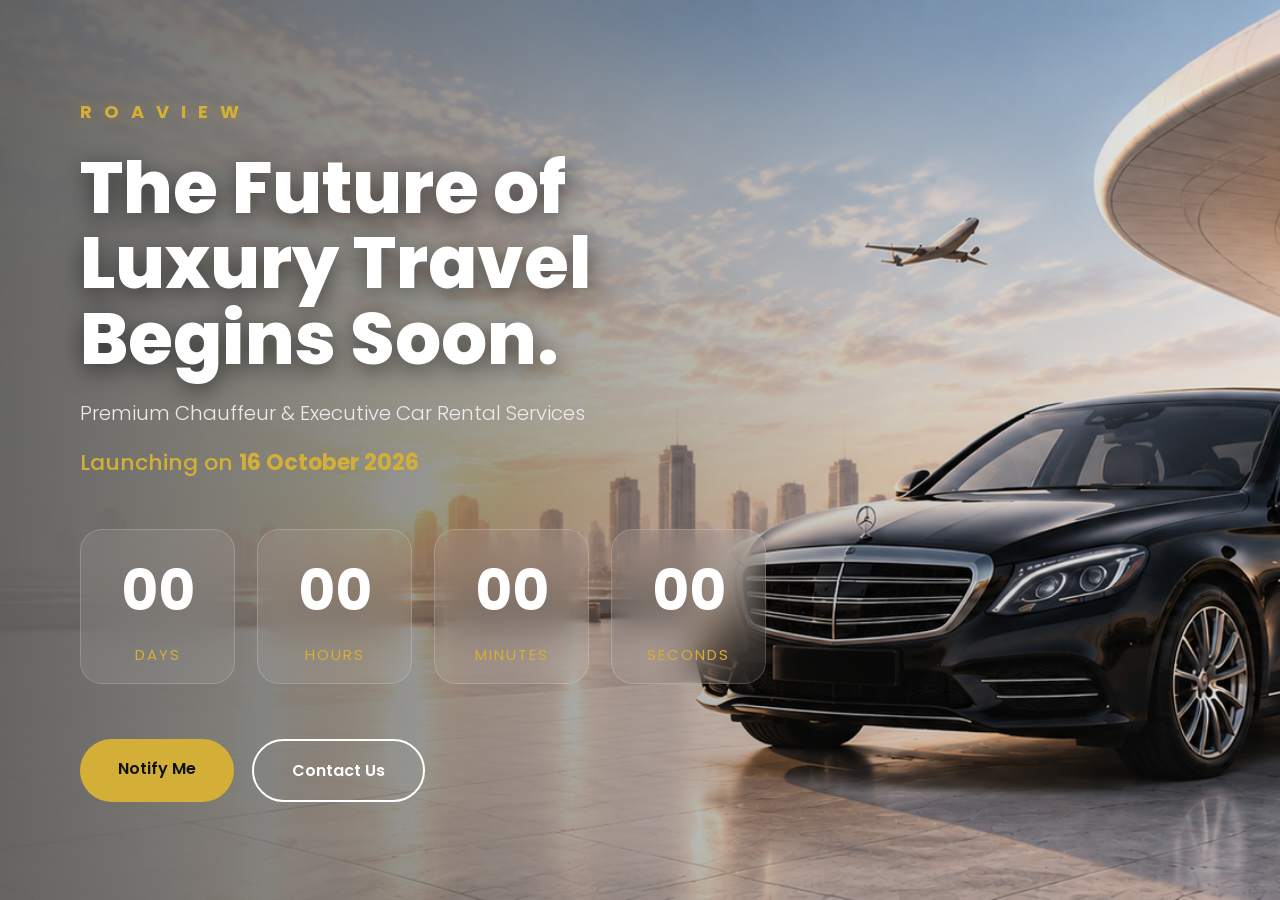
==== index.html @ e5e4abca "Rename intex.html to index.html" ====
<!DOCTYPE html>
<html lang="en">

<head>

    <meta charset="UTF-8">
    <meta name="viewport" content="width=device-width, initial-scale=1.0">

    <title>ROAVIEW | Coming Soon</title>

    <link rel="preconnect" href="https://fonts.googleapis.com">
    <link rel="preconnect" href="https://fonts.gstatic.com" crossorigin>

    <link href="https://fonts.googleapis.com/css2?family=Poppins:wght@300;400;500;600;700;800&display=swap"
        rel="stylesheet">

    <link rel="stylesheet" href="style.css">
    
    <link rel="icon" type="image/x-icon" href="favicon.ico">

</head>

<body>

    <div class="overlay"></div>

    <section class="hero">

        <div class="content">

            <p class="logo">
                ROAVIEW
            </p>

            <h1>
                The Future of <br>
                Luxury Travel Begins Soon.
            </h1>

            <p class="subtitle">
                Premium Chauffeur & Executive Car Rental Services
            </p>

            <p class="launch">
                Launching on
                <span>16 October 2026</span>
            </p>

            <div class="countdown">

                <div class="box">
                    <h2 id="days">00</h2>
                    <span>Days</span>
                </div>

                <div class="box">
                    <h2 id="hours">00</h2>
                    <span>Hours</span>
                </div>

                <div class="box">
                    <h2 id="minutes">00</h2>
                    <span>Minutes</span>
                </div>

                <div class="box">
                    <h2 id="seconds">00</h2>
                    <span>Seconds</span>
                </div>

            </div>

            <div class="buttons">

                <a href="#" class="btn primary">
                    Notify Me
                </a>

                <a href="#" class="btn secondary">
                    Contact Us
                </a>

            </div>

        </div>

    </section>

    <script src="script.js"></script>

</body>

</html>
---- style.css ----
*{
    margin:0;
    padding:0;
    box-sizing:border-box;
    font-family:'Poppins',sans-serif;
}

html,body{
    width:100%;
    height:100%;
}

body{

    background:url("hero.png") center center/cover no-repeat;
    min-height:100vh;
    display:flex;
    align-items:center;
    justify-content:flex-start;
    overflow:hidden;
    position:relative;

    animation:zoom 18s ease-in-out infinite alternate;

}

/* ---------- Overlay ---------- */

.overlay{

    position:absolute;
    inset:0;

    background:
    linear-gradient(
        90deg,
        rgba(0,0,0,.60) 0%,
        rgba(0,0,0,.40) 35%,
        rgba(0,0,0,.18) 70%,
        rgba(0,0,0,.08) 100%
    );

}

/* ---------- Hero ---------- */

.hero{

    width:100%;
    padding:80px;
    position:relative;
    z-index:5;

}

.content{

    max-width:720px;

    animation:fadeUp 1.2s ease;

}

/* ---------- Logo ---------- */

.logo{

    color:#D4AF37;

    font-size:18px;

    letter-spacing:12px;

    margin-bottom:25px;

    font-weight:700;

    text-shadow:0 0 15px rgba(212,175,55,.4);

}

/* ---------- Heading ---------- */

h1{

    font-size:72px;

    color:white;

    line-height:1.05;

    font-weight:800;

    margin-bottom:22px;

    text-shadow:0 6px 25px rgba(0,0,0,.55);

}

/* ---------- Subtitle ---------- */

.subtitle{

    color:#ececec;

    font-size:20px;

    margin-bottom:18px;

    font-weight:300;

}

/* ---------- Launch ---------- */

.launch{

    color:#D4AF37;

    font-size:22px;

    margin-bottom:50px;

    font-weight:500;

}

.launch span{

    font-weight:700;

}

/* ---------- Countdown ---------- */

.countdown{

    display:flex;

    gap:22px;

    margin-bottom:55px;

    flex-wrap:wrap;

}

.box{

    width:155px;

    height:155px;

    border-radius:22px;

    backdrop-filter:blur(18px);

    background:rgba(255,255,255,.08);

    border:1px solid rgba(255,255,255,.18);

    display:flex;

    flex-direction:column;

    justify-content:center;

    align-items:center;

    transition:.35s;

}

.box:hover{

    transform:translateY(-10px);

    border-color:#D4AF37;

    box-shadow:
    0 15px 35px rgba(0,0,0,.35),
    0 0 30px rgba(212,175,55,.35);

}

.box h2{

    color:white;

    font-size:56px;

    margin-bottom:10px;

}

.box span{

    color:#D4AF37;

    font-size:15px;

    letter-spacing:2px;

    text-transform:uppercase;

}

/* ---------- Buttons ---------- */

.buttons{

    display:flex;

    gap:18px;

    flex-wrap:wrap;

}

.btn{

    text-decoration:none;

    padding:17px 38px;

    border-radius:60px;

    transition:.35s;

    font-weight:600;

    font-size:16px;

}

.primary{

    background:#D4AF37;

    color:#111;

}

.primary:hover{

    transform:translateY(-4px);

    box-shadow:0 12px 35px rgba(212,175,55,.55);

}

.secondary{

    border:2px solid white;

    color:white;

}

.secondary:hover{

    background:white;

    color:#111;

}

/* ---------- Animations ---------- */

@keyframes fadeUp{

    from{

        opacity:0;

        transform:translateY(60px);

    }

    to{

        opacity:1;

        transform:translateY(0);

    }

}

@keyframes zoom{

    from{

        background-size:100%;

    }

    to{

        background-size:108%;

    }

}

/* ---------- Responsive ---------- */

@media(max-width:991px){

.hero{

padding:50px 35px;

}

h1{

font-size:52px;

}

.box{

width:120px;
height:120px;

}

.box h2{

font-size:42px;

}

.subtitle{

font-size:18px;

}

}

@media(max-width:600px){

.hero{

padding:30px 20px;

}

h1{

font-size:38px;

}

.logo{

letter-spacing:8px;

font-size:15px;

}

.subtitle{

font-size:16px;

}

.launch{

font-size:18px;

}

.countdown{

justify-content:center;

}

.box{

width:95px;

height:95px;

}

.box h2{

font-size:30px;

}

.box span{

font-size:11px;

}

.buttons{

justify-content:center;

}

.btn{

width:100%;

text-align:center;

}

}
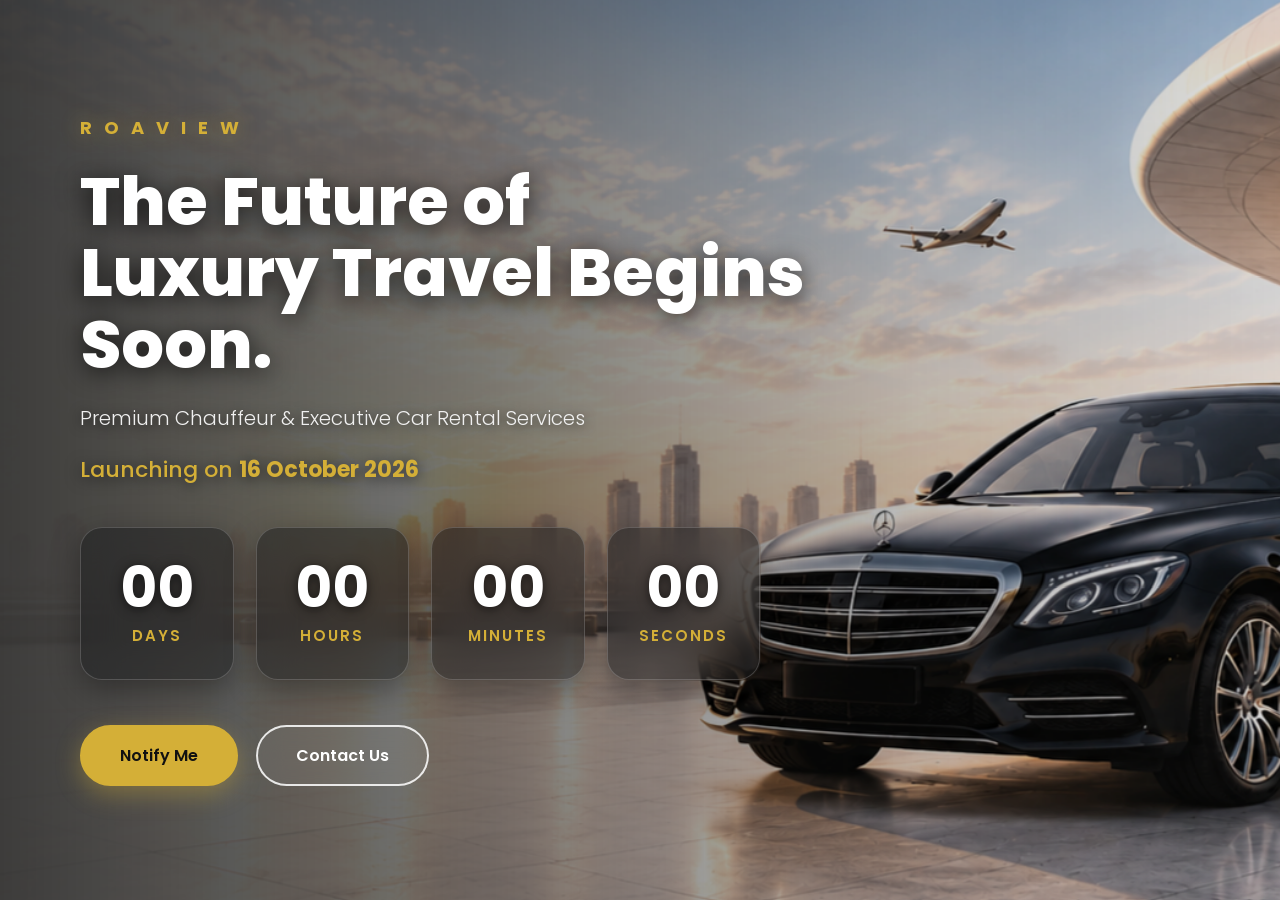
==== commit 444fb431: "feat: add mobile and tablet hero images with responsive layout improvements and interactive button e" ====
--- a/index.html
+++ b/index.html
@@ -14,14 +14,63 @@
     <link href="https://fonts.googleapis.com/css2?family=Poppins:wght@300;400;500;600;700;800&display=swap"
         rel="stylesheet">
 
-    <link rel="stylesheet" href="style.css">
-    
+    <link rel="stylesheet" href="style.css?v=2">
+
     <link rel="icon" type="image/x-icon" href="favicon.ico">
 
 </head>
 
+<!-- Microsoft Clarity -->
+<script type="text/javascript">
+(function(c,l,a,r,i,t,y){
+    c[a]=c[a]||function(){(c[a].q=c[a].q||[]).push(arguments)};
+    t=l.createElement(r);t.async=1;t.src="https://www.clarity.ms/tag/"+i;
+    y=l.getElementsByTagName(r)[0];y.parentNode.insertBefore(t,y);
+})(window, document, "clarity", "script", "yeq9ti5ifq");
+</script>
+
+<!-- Meta Pixel Code -->
+<script>
+!function(f,b,e,v,n,t,s)
+{if(f.fbq)return;n=f.fbq=function(){n.callMethod?
+n.callMethod.apply(n,arguments):n.queue.push(arguments)};
+if(!f._fbq)f._fbq=n;
+n.push=n;
+n.loaded=!0;
+n.version='2.0';
+n.queue=[];
+t=b.createElement(e);
+t.async=!0;
+t.src=v;
+s=b.getElementsByTagName(e)[0];
+s.parentNode.insertBefore(t,s);
+}(window, document,'script',
+'https://connect.facebook.net/en_US/fbevents.js');
+
+fbq('init', '867328089682205');
+fbq('track', 'PageView');
+</script>
+
+<noscript>
+<img height="1" width="1" style="display:none"
+src="https://www.facebook.com/tr?id=867328089682205&ev=PageView&noscript=1"/>
+</noscript>
+<!-- End Meta Pixel Code -->
+
+<!-- Google tag (gtag.js) -->
+<script async src="https://www.googletagmanager.com/gtag/js?id=G-XV2F5WVXBW"></script>
+<script>
+  window.dataLayer = window.dataLayer || [];
+  function gtag(){dataLayer.push(arguments);}
+  gtag('js', new Date());
+
+  gtag('config', 'G-XV2F5WVXBW');
+</script>
+
+
 <body>
 
+    <div class="bg-image"></div>
     <div class="overlay"></div>
 
     <section class="hero">
@@ -33,7 +82,7 @@
             </p>
 
             <h1>
-                The Future of <br>
+                The Future of <br class="desktop-br">
                 Luxury Travel Begins Soon.
             </h1>
 
@@ -72,11 +121,11 @@
 
             <div class="buttons">
 
-                <a href="#" class="btn primary">
+                <a href="sms:+919335039718" class="btn primary">
                     Notify Me
                 </a>
 
-                <a href="#" class="btn secondary">
+                <a href="callto:+919335039718" class="btn secondary">
                     Contact Us
                 </a>
 
@@ -90,4 +139,4 @@
 
 </body>
 
-</html>
+</html>
--- a/style.css
+++ b/style.css
@@ -1,417 +1,465 @@
-*{
-    margin:0;
-    padding:0;
-    box-sizing:border-box;
-    font-family:'Poppins',sans-serif;
-}
-
-html,body{
-    width:100%;
-    height:100%;
-}
-
-body{
-
-    background:url("hero.png") center center/cover no-repeat;
-    min-height:100vh;
-    display:flex;
-    align-items:center;
-    justify-content:flex-start;
-    overflow:hidden;
-    position:relative;
-
-    animation:zoom 18s ease-in-out infinite alternate;
-
-}
-
-/* ---------- Overlay ---------- */
-
-.overlay{
-
-    position:absolute;
-    inset:0;
-
-    background:
-    linear-gradient(
-        90deg,
-        rgba(0,0,0,.60) 0%,
-        rgba(0,0,0,.40) 35%,
-        rgba(0,0,0,.18) 70%,
-        rgba(0,0,0,.08) 100%
-    );
-
-}
-
-/* ---------- Hero ---------- */
-
-.hero{
-
-    width:100%;
-    padding:80px;
-    position:relative;
-    z-index:5;
-
-}
-
-.content{
-
-    max-width:720px;
-
-    animation:fadeUp 1.2s ease;
-
-}
-
-/* ---------- Logo ---------- */
-
-.logo{
-
-    color:#D4AF37;
-
-    font-size:18px;
-
-    letter-spacing:12px;
-
-    margin-bottom:25px;
-
-    font-weight:700;
-
-    text-shadow:0 0 15px rgba(212,175,55,.4);
-
-}
-
-/* ---------- Heading ---------- */
-
-h1{
-
-    font-size:72px;
-
-    color:white;
-
-    line-height:1.05;
-
-    font-weight:800;
-
-    margin-bottom:22px;
-
-    text-shadow:0 6px 25px rgba(0,0,0,.55);
-
-}
-
-/* ---------- Subtitle ---------- */
-
-.subtitle{
-
-    color:#ececec;
-
-    font-size:20px;
-
-    margin-bottom:18px;
-
-    font-weight:300;
-
-}
-
-/* ---------- Launch ---------- */
-
-.launch{
-
-    color:#D4AF37;
-
-    font-size:22px;
-
-    margin-bottom:50px;
-
-    font-weight:500;
-
-}
-
-.launch span{
-
-    font-weight:700;
-
-}
-
-/* ---------- Countdown ---------- */
-
-.countdown{
-
-    display:flex;
-
-    gap:22px;
-
-    margin-bottom:55px;
-
-    flex-wrap:wrap;
-
-}
-
-.box{
-
-    width:155px;
-
-    height:155px;
-
-    border-radius:22px;
-
-    backdrop-filter:blur(18px);
-
-    background:rgba(255,255,255,.08);
-
-    border:1px solid rgba(255,255,255,.18);
-
-    display:flex;
-
-    flex-direction:column;
-
-    justify-content:center;
-
-    align-items:center;
-
-    transition:.35s;
-
-}
-
-.box:hover{
-
-    transform:translateY(-10px);
-
-    border-color:#D4AF37;
-
-    box-shadow:
-    0 15px 35px rgba(0,0,0,.35),
-    0 0 30px rgba(212,175,55,.35);
-
-}
-
-.box h2{
-
-    color:white;
-
-    font-size:56px;
-
-    margin-bottom:10px;
-
-}
-
-.box span{
-
-    color:#D4AF37;
-
-    font-size:15px;
-
-    letter-spacing:2px;
-
-    text-transform:uppercase;
-
-}
-
-/* ---------- Buttons ---------- */
-
-.buttons{
-
-    display:flex;
-
-    gap:18px;
-
-    flex-wrap:wrap;
-
-}
-
-.btn{
-
-    text-decoration:none;
-
-    padding:17px 38px;
-
-    border-radius:60px;
-
-    transition:.35s;
-
-    font-weight:600;
-
-    font-size:16px;
-
-}
-
-.primary{
-
-    background:#D4AF37;
-
-    color:#111;
-
-}
-
-.primary:hover{
-
-    transform:translateY(-4px);
-
-    box-shadow:0 12px 35px rgba(212,175,55,.55);
-
-}
-
-.secondary{
-
-    border:2px solid white;
-
-    color:white;
-
-}
-
-.secondary:hover{
-
-    background:white;
-
-    color:#111;
-
-}
-
-/* ---------- Animations ---------- */
-
-@keyframes fadeUp{
-
-    from{
-
-        opacity:0;
-
-        transform:translateY(60px);
-
-    }
-
-    to{
-
-        opacity:1;
-
-        transform:translateY(0);
-
-    }
-
-}
-
-@keyframes zoom{
-
-    from{
-
-        background-size:100%;
-
-    }
-
-    to{
-
-        background-size:108%;
-
-    }
-
-}
-
-/* ---------- Responsive ---------- */
-
-@media(max-width:991px){
-
-.hero{
-
-padding:50px 35px;
-
-}
-
-h1{
-
-font-size:52px;
-
-}
-
-.box{
-
-width:120px;
-height:120px;
-
-}
-
-.box h2{
-
-font-size:42px;
-
-}
-
-.subtitle{
-
-font-size:18px;
-
-}
-
-}
-
-@media(max-width:600px){
-
-.hero{
-
-padding:30px 20px;
-
-}
-
-h1{
-
-font-size:38px;
-
-}
-
-.logo{
-
-letter-spacing:8px;
-
-font-size:15px;
-
-}
-
-.subtitle{
-
-font-size:16px;
-
-}
-
-.launch{
-
-font-size:18px;
-
-}
-
-.countdown{
-
-justify-content:center;
-
-}
-
-.box{
-
-width:95px;
-
-height:95px;
-
-}
-
-.box h2{
-
-font-size:30px;
-
-}
-
-.box span{
-
-font-size:11px;
-
-}
-
-.buttons{
-
-justify-content:center;
-
-}
-
-.btn{
-
-width:100%;
-
-text-align:center;
-
-}
-
+/* =========================================
+   ROAVIEW - LUXURY COMING SOON
+   Responsive & Adaptive Styles
+   ========================================= */
+
+* {
+    margin: 0;
+    padding: 0;
+    box-sizing: border-box;
+    font-family: 'Poppins', sans-serif;
+}
+
+html, body {
+    width: 100%;
+    min-height: 100%;
+    min-height: 100dvh;
+}
+
+body {
+    min-height: 100vh;
+    min-height: 100dvh;
+    display: flex;
+    align-items: center;
+    justify-content: flex-start;
+    overflow-x: hidden;
+    overflow-y: auto;
+    position: relative;
+    background-color: #0b0c0e;
+    color: #ffffff;
+    -webkit-font-smoothing: antialiased;
+    -moz-osx-font-smoothing: grayscale;
+}
+
+/* ---------- Responsive Background Image Layer ---------- */
+
+.bg-image {
+    position: fixed;
+    inset: -4%;
+    width: 108%;
+    height: 108%;
+    background-image: url("hero.png");
+    background-position: center center;
+    background-size: cover;
+    background-repeat: no-repeat;
+    z-index: 1;
+    animation: bgZoom 22s ease-in-out infinite alternate;
+    transform-origin: center center;
+    will-change: transform;
+    pointer-events: none;
+}
+
+@keyframes bgZoom {
+    0% {
+        transform: scale(1);
+    }
+    100% {
+        transform: scale(1.06);
+    }
+}
+
+/* ---------- Adaptive Dark Gradient Overlay ---------- */
+
+.overlay {
+    position: fixed;
+    inset: 0;
+    z-index: 2;
+    pointer-events: none;
+    background: linear-gradient(
+        90deg,
+        rgba(0, 0, 0, 0.76) 0%,
+        rgba(0, 0, 0, 0.52) 38%,
+        rgba(0, 0, 0, 0.25) 72%,
+        rgba(0, 0, 0, 0.12) 100%
+    );
+}
+
+/* ---------- Hero Section ---------- */
+
+.hero {
+    width: 100%;
+    min-height: 100vh;
+    min-height: 100dvh;
+    padding: 80px;
+    position: relative;
+    z-index: 5;
+    display: flex;
+    align-items: center;
+}
+
+.content {
+    max-width: 760px;
+    width: 100%;
+    animation: fadeUp 1.2s cubic-bezier(0.16, 1, 0.3, 1);
+}
+
+/* ---------- Logo ---------- */
+
+.logo {
+    color: #D4AF37;
+    font-size: clamp(14px, 1.6vw, 18px);
+    letter-spacing: clamp(6px, 1.2vw, 12px);
+    margin-bottom: clamp(16px, 3vh, 25px);
+    font-weight: 700;
+    text-shadow: 0 0 20px rgba(212, 175, 55, 0.45);
+    text-transform: uppercase;
+}
+
+/* ---------- Heading ---------- */
+
+h1 {
+    font-size: clamp(34px, 5.2vw, 70px);
+    color: #ffffff;
+    line-height: 1.08;
+    font-weight: 800;
+    margin-bottom: clamp(16px, 2.5vh, 22px);
+    text-shadow: 0 4px 25px rgba(0, 0, 0, 0.75);
+    text-wrap: balance;
+}
+
+/* ---------- Subtitle ---------- */
+
+.subtitle {
+    color: #f0f0f0;
+    font-size: clamp(15px, 1.8vw, 20px);
+    margin-bottom: clamp(14px, 2.2vh, 20px);
+    font-weight: 300;
+    line-height: 1.5;
+    text-shadow: 0 2px 12px rgba(0, 0, 0, 0.7);
+}
+
+/* ---------- Launch Date ---------- */
+
+.launch {
+    color: #D4AF37;
+    font-size: clamp(17px, 2vw, 22px);
+    margin-bottom: clamp(30px, 4.5vh, 50px);
+    font-weight: 500;
+    text-shadow: 0 2px 15px rgba(0, 0, 0, 0.7);
+}
+
+.launch span {
+    font-weight: 700;
+}
+
+/* ---------- Countdown Grid ---------- */
+
+.countdown {
+    display: grid;
+    grid-template-columns: repeat(4, 1fr);
+    gap: clamp(12px, 2vw, 22px);
+    max-width: 680px;
+    width: 100%;
+    margin-bottom: clamp(32px, 5vh, 55px);
+}
+
+.box {
+    width: 100%;
+    aspect-ratio: 1 / 1;
+    max-width: 155px;
+    border-radius: clamp(14px, 2vw, 22px);
+    backdrop-filter: blur(20px);
+    -webkit-backdrop-filter: blur(20px);
+    background: rgba(18, 20, 24, 0.45);
+    border: 1px solid rgba(255, 255, 255, 0.18);
+    display: flex;
+    flex-direction: column;
+    justify-content: center;
+    align-items: center;
+    padding: 10px 6px;
+    transition: transform 0.35s cubic-bezier(0.2, 0.8, 0.2, 1),
+                border-color 0.35s ease,
+                box-shadow 0.35s ease,
+                background 0.35s ease;
+    box-shadow: 0 10px 30px rgba(0, 0, 0, 0.35);
+}
+
+.box:hover {
+    transform: translateY(-8px);
+    border-color: #D4AF37;
+    background: rgba(212, 175, 55, 0.12);
+    box-shadow:
+        0 15px 35px rgba(0, 0, 0, 0.45),
+        0 0 30px rgba(212, 175, 55, 0.35);
+}
+
+.box h2 {
+    color: #ffffff;
+    font-size: clamp(28px, 4.5vw, 56px);
+    font-weight: 700;
+    line-height: 1;
+    margin-bottom: clamp(4px, 1vw, 8px);
+    text-shadow: 0 2px 12px rgba(0, 0, 0, 0.6);
+}
+
+.box span {
+    color: #D4AF37;
+    font-size: clamp(11px, 1.3vw, 15px);
+    letter-spacing: clamp(1px, 0.25vw, 2px);
+    text-transform: uppercase;
+    font-weight: 600;
+    text-align: center;
+}
+
+/* ---------- Action Buttons ---------- */
+
+.buttons {
+    display: flex;
+    gap: 18px;
+    flex-wrap: wrap;
+    align-items: center;
+}
+
+.btn {
+    text-decoration: none;
+    padding: clamp(14px, 1.8vh, 17px) clamp(28px, 3.5vw, 38px);
+    border-radius: 60px;
+    transition: all 0.35s cubic-bezier(0.2, 0.8, 0.2, 1);
+    font-weight: 600;
+    font-size: clamp(14px, 1.5vw, 16px);
+    display: inline-flex;
+    align-items: center;
+    justify-content: center;
+    min-height: 52px;
+    cursor: pointer;
+}
+
+.primary {
+    background: #D4AF37;
+    color: #111111;
+    border: 2px solid #D4AF37;
+    box-shadow: 0 8px 24px rgba(212, 175, 55, 0.38);
+}
+
+.primary:hover {
+    background: #e0be4a;
+    border-color: #e0be4a;
+    transform: translateY(-3px);
+    box-shadow: 0 14px 35px rgba(212, 175, 55, 0.6);
+}
+
+.secondary {
+    border: 2px solid rgba(255, 255, 255, 0.85);
+    color: #ffffff;
+    background: rgba(255, 255, 255, 0.06);
+    backdrop-filter: blur(12px);
+    -webkit-backdrop-filter: blur(12px);
+}
+
+.secondary:hover {
+    background: #ffffff;
+    color: #111111;
+    border-color: #ffffff;
+    transform: translateY(-3px);
+    box-shadow: 0 12px 30px rgba(255, 255, 255, 0.3);
+}
+
+/* ---------- Keyframe Animations ---------- */
+
+@keyframes fadeUp {
+    from {
+        opacity: 0;
+        transform: translateY(40px);
+    }
+    to {
+        opacity: 1;
+        transform: translateY(0);
+    }
+}
+
+@keyframes float {
+    0%, 100% {
+        transform: translateY(0);
+    }
+    50% {
+        transform: translateY(-6px);
+    }
+}
+
+/* =========================================
+   RESPONSIVE BREAKPOINTS
+   ========================================= */
+
+/* ---------- Tablet View (Portrait & Landscape up to 1024px) ---------- */
+@media (max-width: 1024px) {
+    .bg-image {
+        background-image: url("hero-tablet.jpg");
+        background-position: center bottom;
+    }
+
+    .overlay {
+        background: linear-gradient(
+            180deg,
+            rgba(0, 0, 0, 0.85) 0%,
+            rgba(0, 0, 0, 0.58) 45%,
+            rgba(0, 0, 0, 0.75) 100%
+        );
+    }
+
+    .hero {
+        padding: clamp(40px, 6vh, 60px) clamp(24px, 5vw, 45px);
+    }
+
+    .content {
+        max-width: 640px;
+    }
+
+    .countdown {
+        max-width: 580px;
+        gap: 14px;
+    }
+}
+
+/* ---------- Small Tablet & Phablet (up to 768px) ---------- */
+@media (max-width: 768px) {
+    .desktop-br {
+        display: none;
+    }
+
+    .hero {
+        padding: 45px 28px;
+    }
+
+    .content {
+        max-width: 100%;
+    }
+
+    .countdown {
+        gap: 12px;
+    }
+}
+
+/* ---------- Mobile Portrait (up to 600px) ---------- */
+@media (max-width: 600px) {
+    .bg-image {
+        background-image: url("hero-mobile.jpg");
+        background-position: center bottom;
+    }
+
+    .overlay {
+        background: linear-gradient(
+            180deg,
+            rgba(0, 0, 0, 0.88) 0%,
+            rgba(0, 0, 0, 0.62) 45%,
+            rgba(0, 0, 0, 0.82) 100%
+        );
+    }
+
+    .hero {
+        padding: 38px 20px;
+        min-height: 100dvh;
+    }
+
+    .content {
+        display: flex;
+        flex-direction: column;
+    }
+
+    .countdown {
+        gap: 8px;
+        margin-bottom: 35px;
+    }
+
+    .box {
+        border-radius: 14px;
+        padding: 8px 3px;
+    }
+
+    .box h2 {
+        font-size: clamp(22px, 6.8vw, 32px);
+        margin-bottom: 2px;
+    }
+
+    .box span {
+        font-size: 10px;
+        letter-spacing: 1px;
+    }
+
+    .buttons {
+        flex-direction: column;
+        width: 100%;
+        gap: 12px;
+    }
+
+    .btn {
+        width: 100%;
+        text-align: center;
+    }
+}
+
+/* ---------- Small Mobile (up to 360px) ---------- */
+@media (max-width: 360px) {
+    .hero {
+        padding: 30px 14px;
+    }
+
+    .countdown {
+        gap: 6px;
+    }
+
+    .box {
+        border-radius: 12px;
+    }
+
+    .box h2 {
+        font-size: 20px;
+    }
+
+    .box span {
+        font-size: 8.5px;
+    }
+}
+
+/* ---------- Landscape Phone Orientation ---------- */
+@media (max-height: 520px) and (orientation: landscape) {
+    .hero {
+        padding: 24px 24px;
+        min-height: auto;
+    }
+
+    .content {
+        padding: 10px 0;
+    }
+
+    .logo {
+        margin-bottom: 10px;
+    }
+
+    h1 {
+        font-size: 28px;
+        margin-bottom: 8px;
+    }
+
+    .subtitle {
+        font-size: 14px;
+        margin-bottom: 8px;
+    }
+
+    .launch {
+        font-size: 15px;
+        margin-bottom: 14px;
+    }
+
+    .countdown {
+        margin-bottom: 16px;
+        max-width: 440px;
+    }
+
+    .box {
+        max-width: 90px;
+    }
+
+    .box h2 {
+        font-size: 22px;
+    }
+
+    .buttons {
+        flex-direction: row;
+    }
+
+    .btn {
+        width: auto;
+        min-height: 42px;
+        padding: 10px 22px;
+    }
 }
